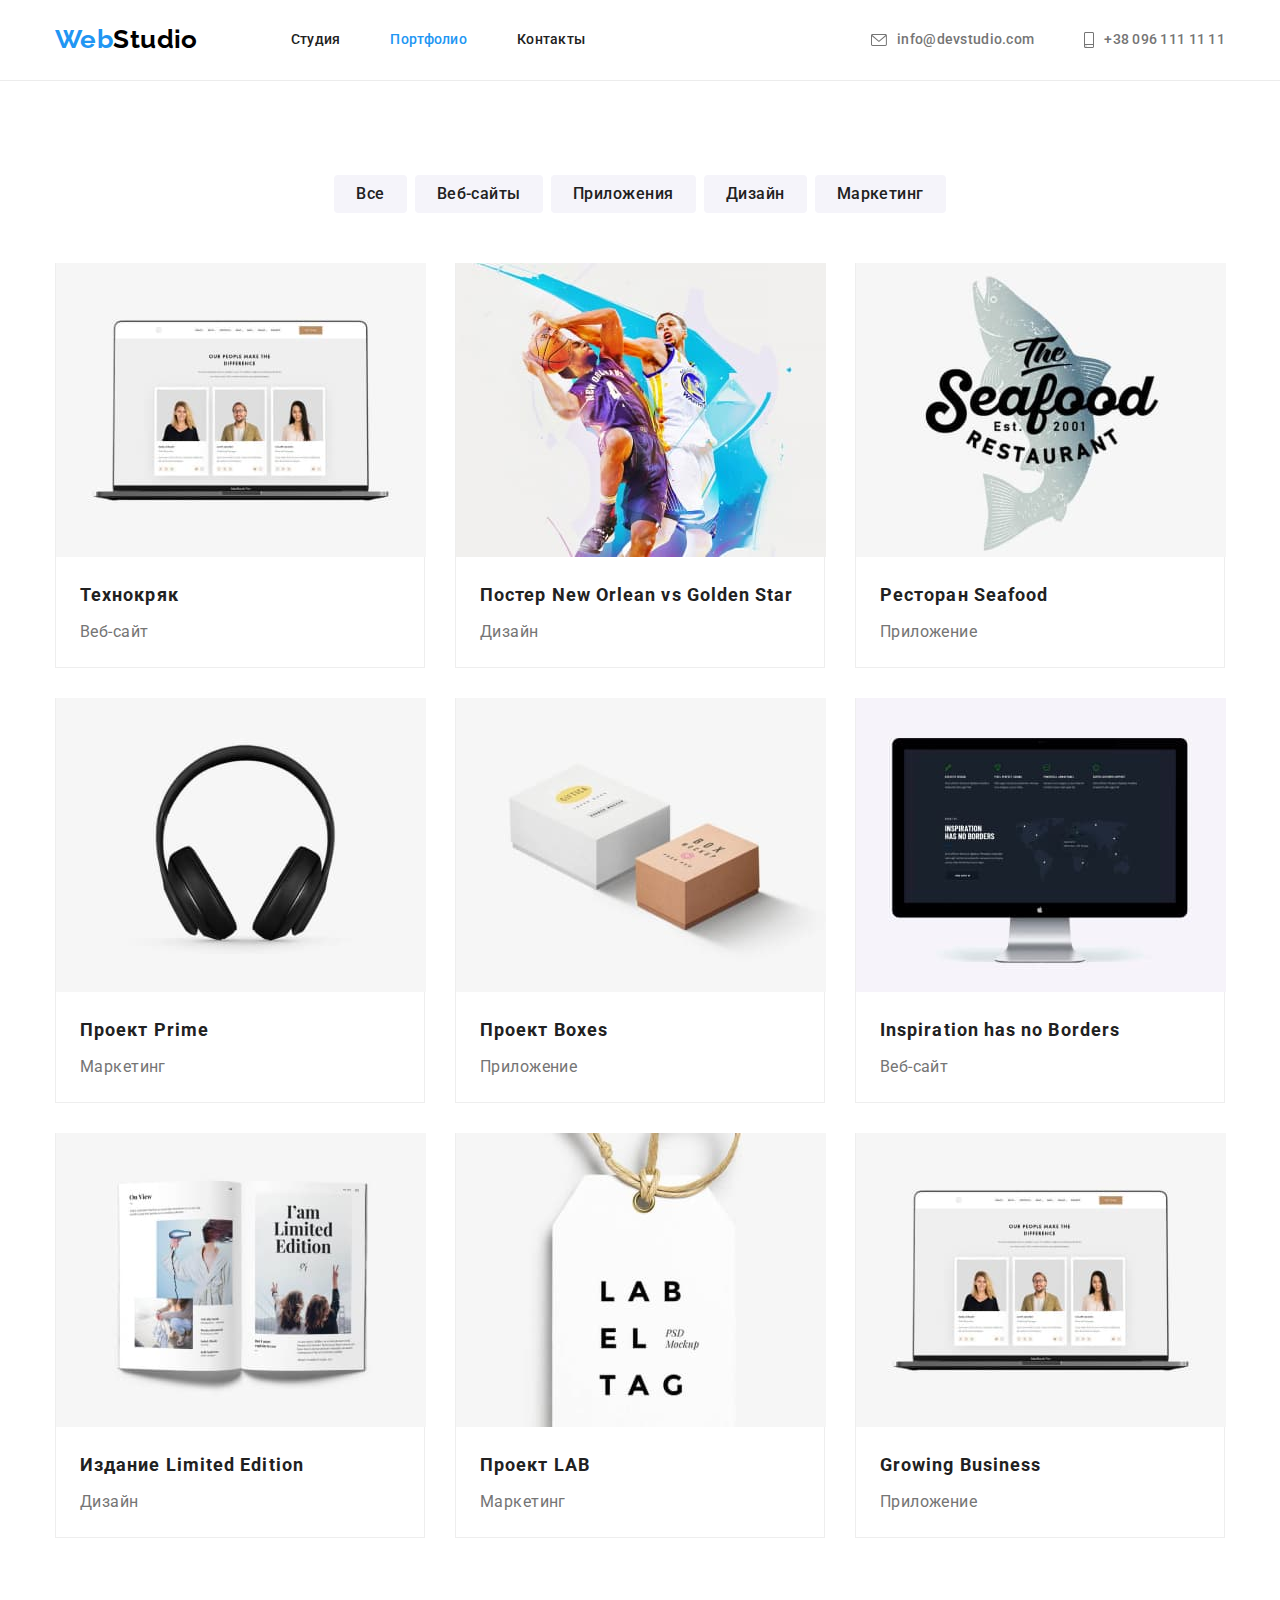
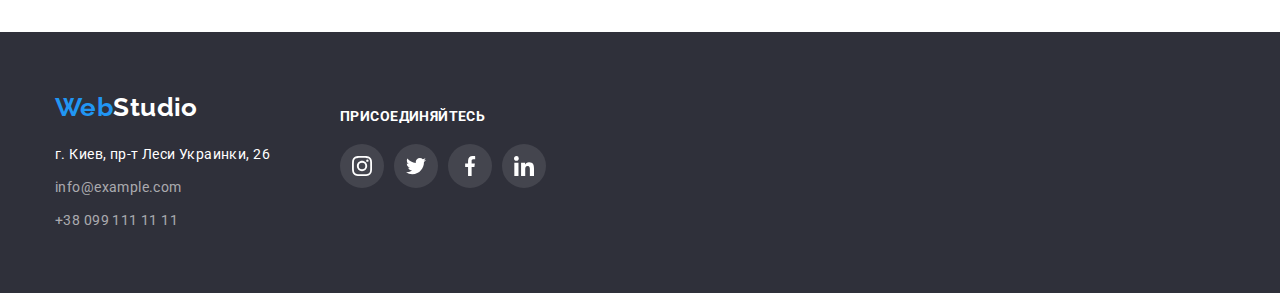
==== portfolio.html @ 19ab87c1 "Переносит файлы прошлого ДЗ" ====
<!DOCTYPE html>
<html lang="ru">
  <head>
    <meta charset="UTF-8" />
    <meta http-equiv="X-UA-Compatible" content="IE=edge" />
    <meta name="viewport" content="width=device-width, initial-scale=1.0" />
    <title>Портфолио</title>
    <link
      href="https://fonts.googleapis.com/css2?family=Raleway:wght@700&family=Roboto:wght@400;500;700;900&display=swap"
      rel="stylesheet"
    />
    <link
      rel="stylesheet"
      href="https://cdnjs.cloudflare.com/ajax/libs/modern-normalize/1.1.0/modern-normalize.min.css"
    />
    <link rel="stylesheet" href="./css/styles.css" />
  </head>

  <body>
    <header class="header">
      <div class="container flex">
        <nav class="flex">
          <a href="./index.html" class="logo"
            ><span class="logo-accent">Web</span><span class="logo-secondary">Studio</span></a
          >

          <ul class="nav-list">
            <li><a href="./index.html" class="navigation">Студия</a></li>
            <li><a href="./portfolio.html" class="navigation current">Портфолио</a></li>
            <li><a href="" class="navigation">Контакты</a></li>
          </ul>
        </nav>

        <ul class="contacts">
          <li>
            <a href="mailto:info@devstudio.com" class="contact-link">
              <svg class="contact-icon" width="16" height="12">
                <use href="./images/icons.svg#icon-envelope"></use>
              </svg>
              info@devstudio.com</a
            >
          </li>

          <li>
            <a href="tel:+380961111111" class="contact-link">
              <svg class="contact-icon" width="10" height="16">
                <use href="./images/icons.svg#icon-smartphone"></use>
              </svg>
              +38 096 111 11 11</a
            >
          </li>
        </ul>
      </div>
    </header>

    <main>
      <section class="section">
        <div class="container">
          <h1 hidden>Наши работы</h1>
          <ul class="portfolio-menu flex">
            <li class="menu-item">
              <button type="button" class="portfolio-filter">Все</button>
            </li>
            <li class="menu-item">
              <button type="button" class="portfolio-filter">Веб-сайты</button>
            </li>
            <li class="menu-item">
              <button type="button" class="portfolio-filter">Приложения</button>
            </li>
            <li class="menu-item">
              <button type="button" class="portfolio-filter">Дизайн</button>
            </li>
            <li class="menu-item">
              <button type="button" class="portfolio-filter">Маркетинг</button>
            </li>
          </ul>

          <ul class="portfolio-list flex">
            <li class="portfolio-item">
              <a href="#" class="portfolio-link">
                <img
                  src="./images/portfolio1.jpg"
                  alt="веб-сайт на экране лаптопа"
                  width="370"
                  class="portfolio-img"
                />
                <div class="portfolio-about">
                  <h2 class="portfolio-title">Технокряк</h2>
                  <p class="portfolio-description">Веб-сайт</p>
                </div>
              </a>
            </li>
            <li class="portfolio-item">
              <a href="#" class="portfolio-link">
                <img
                  src="./images/portfolio2.jpg"
                  alt="баскетболисты в прыжке"
                  width="370"
                  class="portfolio-img"
                />
                <div class="portfolio-about">
                  <h2 class="portfolio-title">Постер New Orlean vs Golden Star</h2>
                  <p class="portfolio-description">Дизайн</p>
                </div>
              </a>
            </li>

            <li class="portfolio-item">
              <a href="#" class="portfolio-link">
                <img
                  src="./images/portfolio3.jpg"
                  alt="лого ресторана"
                  width="370"
                  class="portfolio-img"
                />
                <div class="portfolio-about">
                  <h2 class="portfolio-title">Ресторан Seafood</h2>
                  <p class="portfolio-description">Приложение</p>
                </div>
              </a>
            </li>

            <li class="portfolio-item">
              <a href="#" class="portfolio-link">
                <img
                  src="./images/portfolio4.jpg"
                  alt="наушники"
                  width="370"
                  class="portfolio-img"
                />
                <div class="portfolio-about">
                  <h2 class="portfolio-title">Проект Prime</h2>
                  <p class="portfolio-description">Маркетинг</p>
                </div>
              </a>
            </li>

            <li class="portfolio-item">
              <a href="#" class="portfolio-link">
                <img
                  src="./images/portfolio5.jpg"
                  alt="две коробки"
                  width="370"
                  class="portfolio-img"
                />
                <div class="portfolio-about">
                  <h2 class="portfolio-title">Проект Boxes</h2>
                  <p class="portfolio-description">Приложение</p>
                </div>
              </a>
            </li>

            <li class="portfolio-item">
              <a href="#" class="portfolio-link">
                <img
                  src="./images/portfolio6.jpg"
                  alt="монитор"
                  width="370"
                  class="portfolio-img"
                />
                <div class="portfolio-about">
                  <h2 class="portfolio-title">Inspiration has no Borders</h2>
                  <p class="portfolio-description">Веб-сайт</p>
                </div>
              </a>
            </li>

            <li class="portfolio-item">
              <a href="#" class="portfolio-link">
                <img
                  src="./images/portfolio7.jpg"
                  alt="открытый журнал"
                  width="370"
                  class="portfolio-img"
                />
                <div class="portfolio-about">
                  <h2 class="portfolio-title">Издание Limited Edition</h2>
                  <p class="portfolio-description">Дизайн</p>
                </div>
              </a>
            </li>

            <li class="portfolio-item">
              <a href="#" class="portfolio-link">
                <img src="./images/portfolio8.jpg" alt="бирка" width="370" class="portfolio-img" />
                <div class="portfolio-about">
                  <h2 class="portfolio-title">Проект LAB</h2>
                  <p class="portfolio-description">Маркетинг</p>
                </div>
              </a>
            </li>

            <li class="portfolio-item">
              <a href="#" class="portfolio-link">
                <img
                  src="./images/portfolio1.jpg"
                  alt="работа за ноутбуком"
                  width="370"
                  class="portfolio-img"
                />
                <div class="portfolio-about">
                  <h2 class="portfolio-title">Growing Business</h2>
                  <p class="portfolio-description">Приложение</p>
                </div>
              </a>
            </li>
          </ul>
        </div>
      </section>
    </main>

    <footer class="footer">
      <div class="container flex">
        <div class="footer-address">
          <a href="./index.html" class="logo logo-footer">
            <span class="logo-accent">Web</span><span class="logo-alternative">Studio</span>
          </a>
          <address>
            <p class="address">г. Киев, пр-т Леси Украинки, 26</p>
            <ul class="footer-contacts">
              <li class="contact-item">
                <a href="mailto:info@example.com" class="footer-contact">info@example.com</a>
              </li>
              <li class="contact-item">
                <a href="tel:+380991111111" class="footer-contact">+38 099 111 11 11</a>
              </li>
            </ul>
          </address>
        </div>

        <div class="footer-socials-container">
          <h2 class="footer-title">присоединяйтесь</h2>
          <ul class="footer-socials flex">
            <li class="socials-item">
              <a href="#" class="footer-socials-link">
                <svg class="socials-icon">
                  <use href="./images/icons.svg#icon-instagram"></use>
                </svg>
              </a>
            </li>

            <li class="socials-item">
              <a href="#" class="footer-socials-link">
                <svg class="socials-icon">
                  <use href="./images/icons.svg#icon-twitter"></use>
                </svg>
              </a>
            </li>

            <li class="socials-item">
              <a href="#" class="footer-socials-link">
                <svg class="socials-icon">
                  <use href="./images/icons.svg#icon-facebook"></use>
                </svg>
              </a>
            </li>

            <li class="socials-item">
              <a href="#" class="footer-socials-link">
                <svg class="socials-icon">
                  <use href="./images/icons.svg#icon-linkedin"></use>
                </svg>
              </a>
            </li>
          </ul>
        </div>
      </div>
    </footer>
  </body>
</html>
---- css/styles.css ----
:root {
  --accent-color: #2196f3;
  --text-color: #757575;
  --title-color: #212121;
  --background-color: #2f303a;
  --icon-base-color: #afb1b8;
}

body {
  font-family: 'Roboto', sans-serif;
  font-style: normal;
  font-weight: 400;
  font-size: 14px;
  line-height: 1.71;
  letter-spacing: 0.03em;
}

/* Header */

.header {
  border-bottom: 1px solid #ececec;
}

.container {
  margin-right: auto;
  margin-left: auto;
  padding-left: 15px;
  padding-right: 15px;

  width: 1200px;
}

.flex {
  display: flex;
  align-items: center;
}

.logo {
  margin-right: 93px;
  padding-top: 24px;
  padding-bottom: 25px;
  display: inline-block;

  font-family: 'Raleway', sans-serif;
  font-weight: 700;
  font-size: 26px;
  line-height: 1.19;
  text-decoration: none;
}

.logo-accent {
  color: var(--accent-color);
}

.logo-secondary {
  color: #000000;
}

.nav-list {
  margin: 0;
  padding: 0;
  display: flex;

  list-style-type: none;
}

.nav-list li:not(:last-child) {
  margin-right: 50px;
}

.navigation {
  display: block;
  padding-top: 32px;
  padding-bottom: 32px;

  color: var(--title-color);
  font-weight: 500;
  font-size: 14px;
  line-height: 1.14;
  letter-spacing: 0.02em;
  text-decoration: none;
}

.navigation.current {
  color: var(--accent-color);
}

.navigation:hover,
.navigation:focus {
  color: var(--accent-color);
}

.contacts {
  display: flex;
  margin: 0;
  margin-left: auto;
  padding: 0;

  list-style-type: none;
}

.contacts li:not(:last-child) {
  margin-right: 50px;
}

.contact-link {
  display: inline-flex;
  align-items: center;
  padding-top: 32px;
  padding-bottom: 32px;

  color: var(--text-color);
  font-weight: 500;
  font-size: 14px;
  line-height: 1.14;
  letter-spacing: 0.02em;
  text-decoration: none;
}

.contact-icon {
  fill: currentColor;
  margin-right: 10px;
}

.contact-link:hover,
.contact-link:focus {
  color: var(--accent-color);
}

/* Main */

.section {
  padding-top: 94px;
  padding-bottom: 94px;
}

.section.hero {
  padding-top: 200px;
  padding-bottom: 200px;
  margin-left: auto;
  margin-right: auto;
  max-width: 1600px;
  height: 600px;

  background-color: var(--background-color);
  background-image: linear-gradient(to right, rgba(47, 48, 58, 0.4), rgba(47, 48, 58, 0.4)),
    url(../images/background.jpg);
  background-repeat: no-repeat;
  background-size: cover;
  background-position: center;

  text-align: center;
}

.main-title {
  margin-top: 0;
  margin-bottom: 30px;
  margin-left: auto;
  margin-right: auto;
  width: 696px;

  font-weight: 900;
  font-size: 44px;
  line-height: 1.36;
  letter-spacing: 0.06em;
  text-transform: uppercase;
  color: #ffffff;
}

.button {
  display: inline-block;
  padding: 10px 32px;

  box-shadow: 0px 4px 4px rgba(0, 0, 0, 0.15);
  border-radius: 4px;

  background-color: var(--accent-color);
  font-weight: 700;
  font-size: 16px;
  line-height: 1.88;
  letter-spacing: 0.06em;
  color: #ffffff;
  border: none;

  cursor: pointer;
}

.button:hover,
.button:focus {
  background-color: #188ce8;
}

.details {
  margin: 0;
  padding: 0;

  list-style-type: none;
}

.details-item {
  width: 270px;
}

.details-item:not(:last-child) {
  margin-right: 30px;
}

.icon-bg {
  width: 270px;
  height: 120px;
  background-color: #f5f4fa;
  justify-content: center;
  border-radius: 4px;
  margin-bottom: 30px;
}

.details-icon {
  width: 70px;
  height: 70px;
}

.details-title {
  margin-top: 0;
  margin-bottom: 10;
  padding: 0;

  font-weight: 700;
  font-size: 14px;
  line-height: 1.14;
  text-transform: uppercase;
  color: var(--title-color);
}

.details-desc {
  color: var(--text-color);
  margin: 0;
  padding: 0;
}

.about {
  padding-top: 0;
}

.title {
  margin-top: 0;
  margin-bottom: 50px;
  padding: 0;

  color: var(--title-color);
  font-weight: 700;
  font-size: 36px;
  line-height: 1.16;
  text-align: center;
}

.work-desc-list {
  margin: 0;
  padding: 0;

  list-style-type: none;
  justify-content: space-between;
}

.work-img {
  display: block;
}

.section.grey {
  background-color: #f5f4fa;
}

.employee-list {
  margin: 0;
  padding: 0;
  justify-content: space-between;

  list-style-type: none;
}

.employee-card {
  background: #ffffff;
  box-shadow: 0px 1px 3px rgba(0, 0, 0, 0.12), 0px 1px 1px rgba(0, 0, 0, 0.14),
    0px 2px 1px rgba(0, 0, 0, 0.2);
  border-radius: 0px 0px 4px 4px;
}

.employee-about {
  padding-top: 30px;
  padding-bottom: 30px;
}

.employee-name {
  margin-top: 0;
  margin-bottom: 10px;
  text-align: center;

  font-weight: 500;
  font-size: 16px;
  line-height: 1.18;
}

.employee-position {
  margin-top: 0;
  margin-bottom: 16px;
  text-align: center;

  font-weight: 400;
  font-size: 16px;
  line-height: 1.18;
  color: var(--text-color);
}

.socials {
  padding: 0;
  margin: 0 32px;

  list-style-type: none;
}

/* .socials-item {
} */

.socials-item:not(:last-child) {
  margin-right: 10px;
}

.socials-link {
  display: inline-flex;

  width: 44px;
  height: 44px;

  justify-content: center;
  align-items: center;
  border-radius: 50%;

  color: var(--icon-base-color);
}

.socials-link:hover,
.socials-link:focus {
  color: #fff;
  background-color: var(--accent-color);
}

.socials-icon {
  width: 20px;
  height: 20px;

  fill: currentColor;
}

.clients {
  list-style-type: none;
  padding: 0;
  margin: 0;
}

.clients-item:not(:last-child) {
  margin-right: 30px;
}

.clients-icon-container {
  justify-content: center;

  width: 170px;
  height: 92px;
  color: #afb1b8;
  border: 1px solid #afb1b8;
  border-radius: 4px;
}

.clients-icon-container:hover,
.clients-icon-container:focus {
  color: var(--accent-color);
  border-color: var(--accent-color);
}

.clients-icon {
  width: 106px;
  height: 60px;

  fill: currentColor;
}

/* Footer */

.footer {
  /* padding-top: 60px;
  padding-bottom: 60px; */

  background-color: var(--background-color);
}

.footer-address {
  margin-right: 70px;
  padding-top: 60px;
  padding-bottom: 60px;
}

.logo-footer {
  margin-top: 0;
  margin-right: 0;
  margin-bottom: 20px;
  padding: 0;
  display: inline-block;
}

.logo-alternative {
  color: #fff;
}

.address {
  margin-top: 0;
  margin-bottom: 9px;

  color: #fff;
  font-style: normal;
}

.footer-contacts {
  margin: 0;
  padding: 0;
  list-style-type: none;
}

.contact-item:not(:last-child) {
  margin-bottom: 9px;
}

.footer-contact {
  font-style: normal;
  color: rgba(255, 255, 255, 0.6);
  text-decoration: none;
}

.footer-contact:hover,
.footer-contact:focus {
  color: var(--accent-color);
}

.footer-socials-container {
  padding-top: 72px;
  padding-bottom: 100px;
}

.footer-title {
  font-weight: 700;
  font-size: 14px;
  line-height: 1.14;
  letter-spacing: 0.03em;
  text-transform: uppercase;

  margin-top: 0;
  margin-bottom: 20px;

  color: #ffffff;
}

.footer-socials {
  margin: 0 0;
  padding: 0;

  list-style-type: none;
}

.footer-socials-link {
  display: inline-flex;

  width: 44px;
  height: 44px;

  justify-content: center;
  align-items: center;
  border-radius: 50%;

  color: #fff;
  background: rgba(255, 255, 255, 0.1);
}

.footer-socials-link:hover,
.footer-socials-link:focus {
  background-color: var(--accent-color);
}

/* Portfolio */

.portfolio-menu.flex {
  list-style-type: none;
  margin-top: 0;
  margin-bottom: 0;
  padding: 0;

  justify-content: center;
}

.menu-item:not(:last-child) {
  margin-right: 8px;
}

.portfolio-filter {
  display: inline-block;
  padding: 6px 22px;

  font-family: 'Roboto', sans-serif;
  font-weight: 500;
  font-size: 16px;
  line-height: 1.62;
  letter-spacing: 0.03em;
  color: var(--title-color);
  background-color: #f5f4fa;

  border-radius: 4px;
  border: none;

  cursor: pointer;
}

.portfolio-filter:focus,
.portfolio-filter:hover {
  color: #fff;
  background-color: var(--accent-color);
  box-shadow: 0px 3px 1px rgba(0, 0, 0, 0.1), 0px 1px 2px rgba(0, 0, 0, 0.08),
    0px 2px 2px rgba(0, 0, 0, 0.12);
}

.portfolio-list {
  margin-top: 50px;
  margin-bottom: 0;
  padding: 0;
  flex-wrap: wrap;

  list-style-type: none;
}

.portfolio-item {
  border: 1px solid #eeeeee;
  border-top: none;
  width: calc((100% - 60px) / 3);
}

.portfolio-item:hover,
.portfolio-item:focus {
  box-shadow: 0px 1px 1px rgba(0, 0, 0, 0.12), 0px 4px 4px rgba(0, 0, 0, 0.06),
    1px 4px 6px rgba(0, 0, 0, 0.16);
}

.portfolio-item:not(:nth-child(3n)) {
  margin-right: 30px;
}

.portfolio-item:not(:nth-last-child(-n + 3)) {
  margin-bottom: 30px;
}

.portfolio-link {
  text-decoration: none;
}

.portfolio-img {
  display: block;
}

.portfolio-about {
  padding: 20px 24px;
  width: 370px;
}

.portfolio-title {
  margin-top: 0;
  margin-bottom: 4px;
  margin-left: 0;
  margin-right: 0;

  font-weight: 700;
  font-size: 18px;
  line-height: 2;
  letter-spacing: 0.06em;

  color: var(--title-color);
}

.portfolio-title:hover,
.portfolio-title:focus,
.portfolio-description:hover,
.portfolio-description:focus {
  color: var(--accent-color);
}

.portfolio-description {
  margin: 0;

  font-size: 16px;
  line-height: 1.88;
  color: var(--text-color);
}
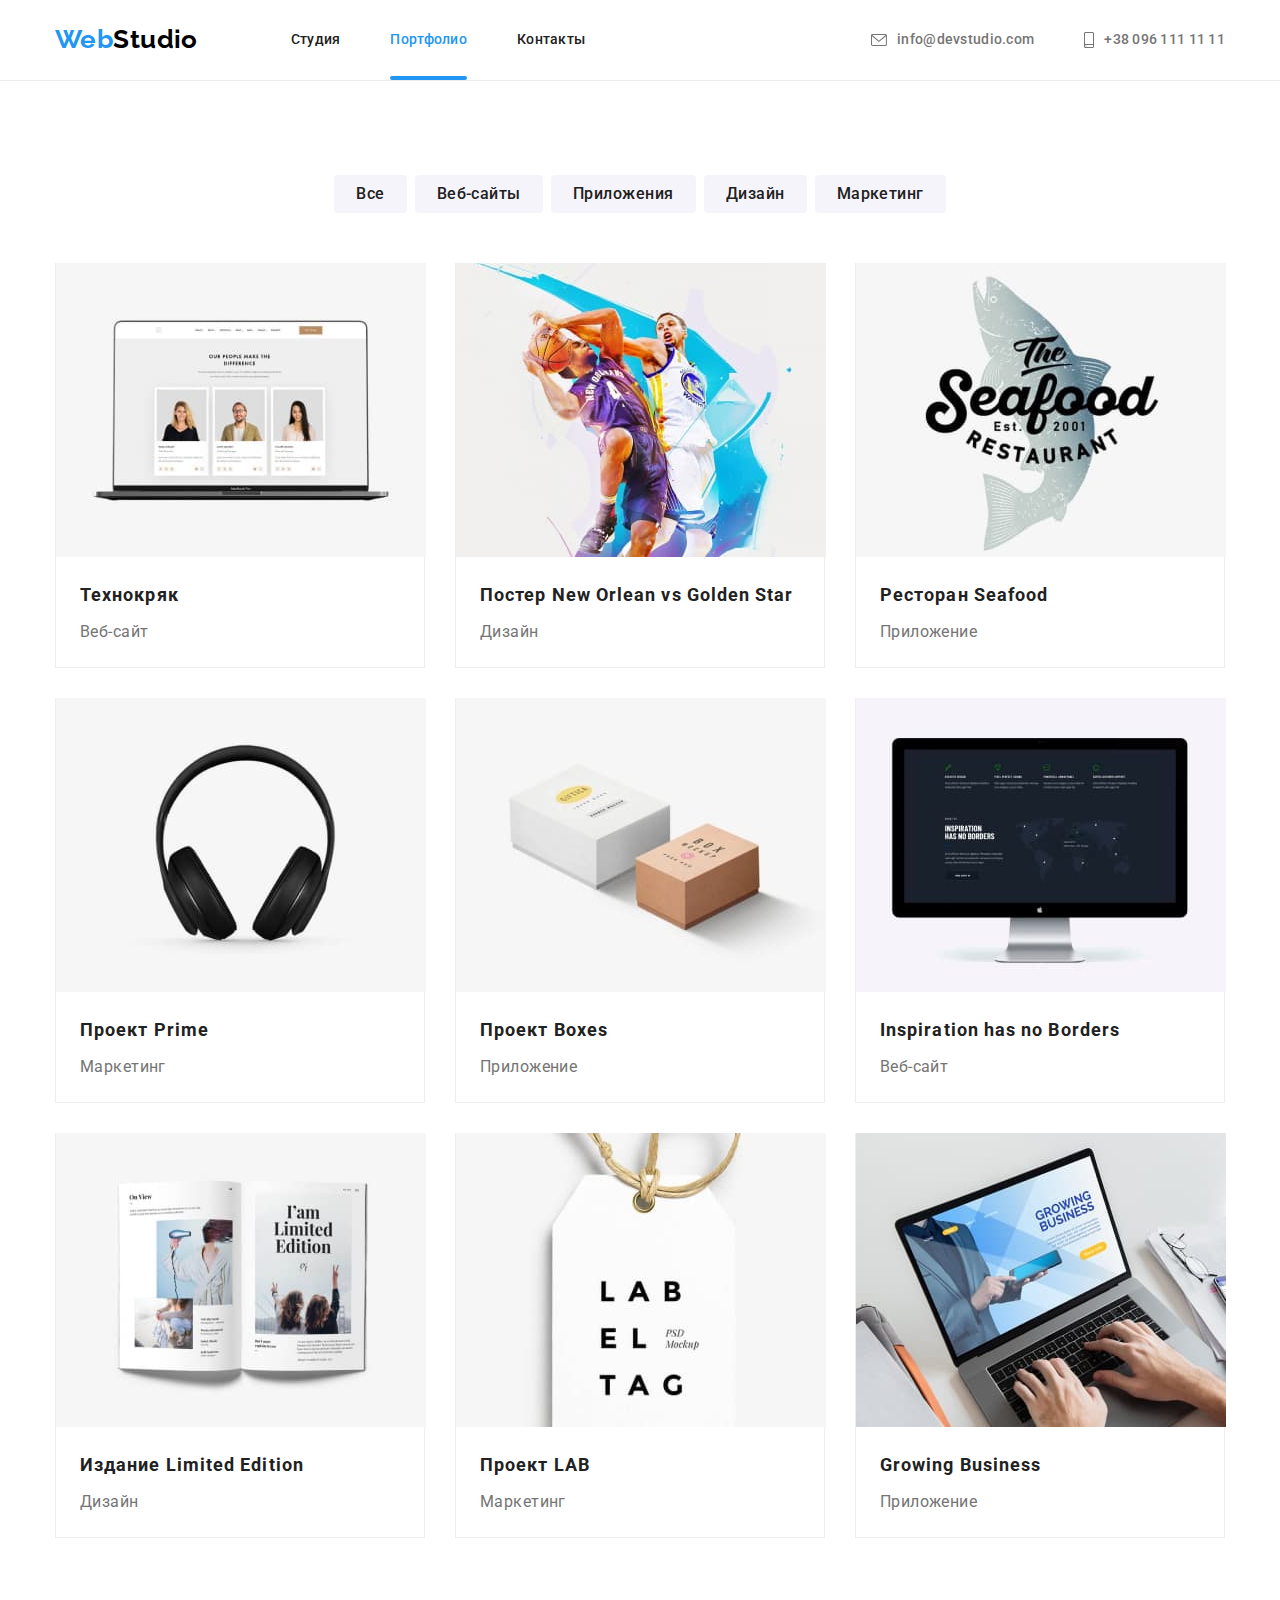
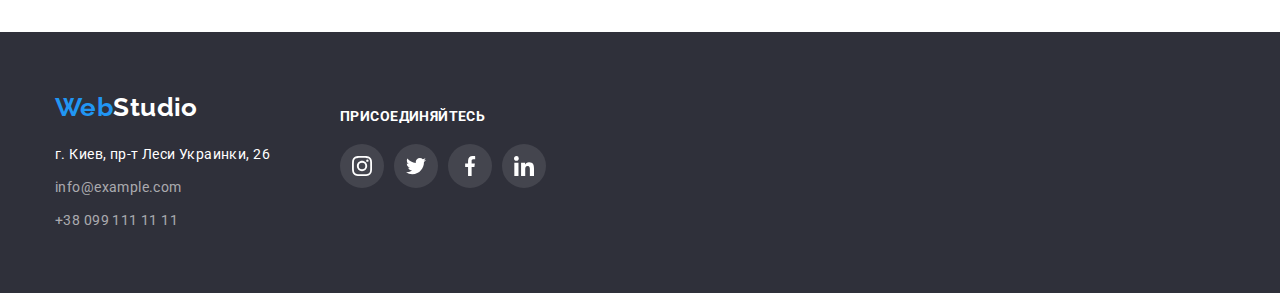
==== commit 477a50e9: "Добавляет все анимации" ====
--- a/portfolio.html
+++ b/portfolio.html
@@ -78,26 +78,45 @@
           <ul class="portfolio-list flex">
             <li class="portfolio-item">
               <a href="#" class="portfolio-link">
-                <img
-                  src="./images/portfolio1.jpg"
-                  alt="веб-сайт на экране лаптопа"
-                  width="370"
-                  class="portfolio-img"
-                />
+                <div class="portfolio-thumb">
+                  <img
+                    src="./images/portfolio1.jpg"
+                    alt="веб-сайт на экране лаптопа"
+                    width="370"
+                    class="portfolio-img"
+                  />
+                  <div class="portfolio-overlay">
+                    <p>
+                      Ментор, привет, это я, твой единственный ученик. На протяжении всего этого
+                      времени я создавал иллюзию того что ты проверяешь домашки разных людей, но это
+                      был я. Сейчас я отправлю это сообщение во всех домашках.
+                    </p>
+                  </div>
+                </div>
                 <div class="portfolio-about">
                   <h2 class="portfolio-title">Технокряк</h2>
                   <p class="portfolio-description">Веб-сайт</p>
                 </div>
               </a>
             </li>
-            <li class="portfolio-item">
-              <a href="#" class="portfolio-link">
-                <img
-                  src="./images/portfolio2.jpg"
-                  alt="баскетболисты в прыжке"
-                  width="370"
-                  class="portfolio-img"
-                />
+
+            <li class="portfolio-item">
+              <a href="#" class="portfolio-link">
+                <div class="portfolio-thumb">
+                  <img
+                    src="./images/portfolio2.jpg"
+                    alt="баскетболисты в прыжке"
+                    width="370"
+                    class="portfolio-img"
+                  />
+                  <div class="portfolio-overlay">
+                    <p>
+                      The New Orleans Pelicans are an American professional basketball team based in
+                      New Orleans. The Pelicans compete in the National Basketball Association (NBA)
+                      as a member of the league's Western Conference Southwest Division.
+                    </p>
+                  </div>
+                </div>
                 <div class="portfolio-about">
                   <h2 class="portfolio-title">Постер New Orlean vs Golden Star</h2>
                   <p class="portfolio-description">Дизайн</p>
@@ -107,12 +126,17 @@
 
             <li class="portfolio-item">
               <a href="#" class="portfolio-link">
-                <img
-                  src="./images/portfolio3.jpg"
-                  alt="лого ресторана"
-                  width="370"
-                  class="portfolio-img"
-                />
+                <div class="portfolio-thumb">
+                  <img
+                    src="./images/portfolio3.jpg"
+                    alt="лого ресторана"
+                    width="370"
+                    class="portfolio-img"
+                  />
+                  <div class="portfolio-overlay">
+                    <p>Продам гараж 8-800-555-35-35</p>
+                  </div>
+                </div>
                 <div class="portfolio-about">
                   <h2 class="portfolio-title">Ресторан Seafood</h2>
                   <p class="portfolio-description">Приложение</p>
@@ -122,12 +146,17 @@
 
             <li class="portfolio-item">
               <a href="#" class="portfolio-link">
-                <img
-                  src="./images/portfolio4.jpg"
-                  alt="наушники"
-                  width="370"
-                  class="portfolio-img"
-                />
+                <div class="portfolio-thumb">
+                  <img
+                    src="./images/portfolio4.jpg"
+                    alt="наушники"
+                    width="370"
+                    class="portfolio-img"
+                  />
+                  <div class="portfolio-overlay">
+                    <p>Fuck people for confusing nice and good</p>
+                  </div>
+                </div>
                 <div class="portfolio-about">
                   <h2 class="portfolio-title">Проект Prime</h2>
                   <p class="portfolio-description">Маркетинг</p>
@@ -137,12 +166,22 @@
 
             <li class="portfolio-item">
               <a href="#" class="portfolio-link">
-                <img
-                  src="./images/portfolio5.jpg"
-                  alt="две коробки"
-                  width="370"
-                  class="portfolio-img"
-                />
+                <div class="portfolio-thumb">
+                  <img
+                    src="./images/portfolio5.jpg"
+                    alt="две коробки"
+                    width="370"
+                    class="portfolio-img"
+                  />
+                  <div class="portfolio-overlay">
+                    <p>
+                      There is an idea of a Patrick Bateman. Some kind of abstraction. But there is
+                      no real me. Only an entity. And though I can hide my cold gaze, and you can
+                      shake my hand and feel flesh gripping yours, and maybe you can even sense our
+                      lifestyles are probably comparable, I simply am not there.
+                    </p>
+                  </div>
+                </div>
                 <div class="portfolio-about">
                   <h2 class="portfolio-title">Проект Boxes</h2>
                   <p class="portfolio-description">Приложение</p>
@@ -152,12 +191,21 @@
 
             <li class="portfolio-item">
               <a href="#" class="portfolio-link">
-                <img
-                  src="./images/portfolio6.jpg"
-                  alt="монитор"
-                  width="370"
-                  class="portfolio-img"
-                />
+                <div class="portfolio-thumb">
+                  <img
+                    src="./images/portfolio6.jpg"
+                    alt="монитор"
+                    width="370"
+                    class="portfolio-img"
+                  />
+                  <div class="portfolio-overlay">
+                    <p>
+                      Главное условие сохранения энтузиазма к тому, что вы делаете, и желания не
+                      бросать это занятие — находить время на то, чтобы получать от этого радость и
+                      удовольствие. Иногда важно целенаправленно стремиться именно к такому эффекту.
+                    </p>
+                  </div>
+                </div>
                 <div class="portfolio-about">
                   <h2 class="portfolio-title">Inspiration has no Borders</h2>
                   <p class="portfolio-description">Веб-сайт</p>
@@ -167,12 +215,20 @@
 
             <li class="portfolio-item">
               <a href="#" class="portfolio-link">
-                <img
-                  src="./images/portfolio7.jpg"
-                  alt="открытый журнал"
-                  width="370"
-                  class="portfolio-img"
-                />
+                <div class="portfolio-thumb">
+                  <img
+                    src="./images/portfolio7.jpg"
+                    alt="открытый журнал"
+                    width="370"
+                    class="portfolio-img"
+                  />
+                  <div class="portfolio-overlay">
+                    <p>
+                      — Эрик, — сказал мой отец, — сейчас ты в одной из тех ситуаций, когда зерна
+                      отделяются от плевел. Именно в этот момент ты должен показать, чего ты стоишь.
+                    </p>
+                  </div>
+                </div>
                 <div class="portfolio-about">
                   <h2 class="portfolio-title">Издание Limited Edition</h2>
                   <p class="portfolio-description">Дизайн</p>
@@ -182,7 +238,17 @@
 
             <li class="portfolio-item">
               <a href="#" class="portfolio-link">
-                <img src="./images/portfolio8.jpg" alt="бирка" width="370" class="portfolio-img" />
+                <div class="portfolio-thumb">
+                  <img
+                    src="./images/portfolio8.jpg"
+                    alt="бирка"
+                    width="370"
+                    class="portfolio-img"
+                  />
+                  <div class="portfolio-overlay">
+                    <p>Social suicide speedrunner</p>
+                  </div>
+                </div>
                 <div class="portfolio-about">
                   <h2 class="portfolio-title">Проект LAB</h2>
                   <p class="portfolio-description">Маркетинг</p>
@@ -192,12 +258,21 @@
 
             <li class="portfolio-item">
               <a href="#" class="portfolio-link">
-                <img
-                  src="./images/portfolio1.jpg"
-                  alt="работа за ноутбуком"
-                  width="370"
-                  class="portfolio-img"
-                />
+                <div class="portfolio-thumb">
+                  <img
+                    src="./images/portfolio9.jpg"
+                    alt="работа за ноутбуком"
+                    width="370"
+                    class="portfolio-img"
+                  />
+                  <div class="portfolio-overlay">
+                    <p>
+                      Ресурс предлагает комплексные предложения с разным уровнем функционала и
+                      сервисов. Все это позволит посетителю получить исчерпывающие сведения о
+                      компании или частном лице.
+                    </p>
+                  </div>
+                </div>
                 <div class="portfolio-about">
                   <h2 class="portfolio-title">Growing Business</h2>
                   <p class="portfolio-description">Приложение</p>
--- a/css/styles.css
+++ b/css/styles.css
@@ -4,6 +4,8 @@
   --title-color: #212121;
   --background-color: #2f303a;
   --icon-base-color: #afb1b8;
+  --about-bg: rgba(47, 48, 58, 0.8);
+  --portfolio-bg: rgba(33, 150, 243, 0.9);
 }
 
 body {
@@ -64,6 +66,10 @@
   list-style-type: none;
 }
 
+.nav-list > li {
+  position: relative;
+}
+
 .nav-list li:not(:last-child) {
   margin-right: 50px;
 }
@@ -79,10 +85,24 @@
   line-height: 1.14;
   letter-spacing: 0.02em;
   text-decoration: none;
+
+  transition: color 250ms cubic-bezier(0.4, 0, 0.2, 1);
 }
 
 .navigation.current {
   color: var(--accent-color);
+}
+
+.current::after {
+  position: absolute;
+  left: 0;
+  bottom: 0;
+  content: '';
+
+  width: 100%;
+  height: 4px;
+  background-color: var(--accent-color);
+  border-radius: 2px;
 }
 
 .navigation:hover,
@@ -115,6 +135,8 @@
   line-height: 1.14;
   letter-spacing: 0.02em;
   text-decoration: none;
+
+  transition: color 250ms cubic-bezier(0.4, 0, 0.2, 1);
 }
 
 .contact-icon {
@@ -183,6 +205,8 @@
   border: none;
 
   cursor: pointer;
+
+  transition: background-color 250ms cubic-bezier(0.4, 0, 0.2, 1);
 }
 
 .button:hover,
@@ -261,8 +285,36 @@
   justify-content: space-between;
 }
 
+.work-desc-list > li {
+  position: relative;
+}
+
 .work-img {
   display: block;
+}
+
+.about-overlay {
+  position: absolute;
+  left: 0;
+  bottom: 0;
+
+  width: 100%;
+  height: 70px;
+
+  justify-content: center;
+
+  background-color: var(--about-bg);
+}
+
+.about-title {
+  margin: 0;
+
+  font-weight: 700;
+  font-size: 14px;
+  line-height: 1.14;
+  text-transform: uppercase;
+
+  color: #ffffff;
 }
 
 .section.grey {
@@ -335,6 +387,9 @@
   border-radius: 50%;
 
   color: var(--icon-base-color);
+
+  transition: color 250ms cubic-bezier(0.4, 0, 0.2, 1),
+    background-color 250ms cubic-bezier(0.4, 0, 0.2, 1);
 }
 
 .socials-link:hover,
@@ -368,6 +423,9 @@
   color: #afb1b8;
   border: 1px solid #afb1b8;
   border-radius: 4px;
+
+  transition: color 250ms cubic-bezier(0.4, 0, 0.2, 1),
+    border-color 250ms cubic-bezier(0.4, 0, 0.2, 1);
 }
 
 .clients-icon-container:hover,
@@ -432,6 +490,8 @@
   font-style: normal;
   color: rgba(255, 255, 255, 0.6);
   text-decoration: none;
+
+  transition: color 250ms cubic-bezier(0.4, 0, 0.2, 1);
 }
 
 .footer-contact:hover,
@@ -476,6 +536,8 @@
 
   color: #fff;
   background: rgba(255, 255, 255, 0.1);
+
+  transition: background-color 250ms cubic-bezier(0.4, 0, 0.2, 1);
 }
 
 .footer-socials-link:hover,
@@ -514,6 +576,10 @@
   border: none;
 
   cursor: pointer;
+
+  transition: color 250ms cubic-bezier(0.4, 0, 0.2, 1),
+    background-color 250ms cubic-bezier(0.4, 0, 0.2, 1),
+    box-shadow 250ms cubic-bezier(0.4, 0, 0.2, 1);
 }
 
 .portfolio-filter:focus,
@@ -537,6 +603,8 @@
   border: 1px solid #eeeeee;
   border-top: none;
   width: calc((100% - 60px) / 3);
+
+  transition: box-shadow 250ms cubic-bezier(0.4, 0, 0.2, 1);
 }
 
 .portfolio-item:hover,
@@ -555,10 +623,44 @@
 
 .portfolio-link {
   text-decoration: none;
+  display: block;
+  width: calc(100% + 2px);
+}
+
+.portfolio-thumb {
+  position: relative;
+  overflow: hidden;
 }
 
 .portfolio-img {
   display: block;
+}
+
+.portfolio-overlay {
+  position: absolute;
+
+  padding: 63px 24px;
+
+  width: 100%;
+  height: 100%;
+
+  background-color: var(--portfolio-bg);
+
+  transition: transform 250ms cubic-bezier(0.4, 0, 0.2, 1);
+}
+
+.portfolio-overlay > p {
+  margin: 0;
+
+  font-size: 18px;
+  line-height: 1.56;
+  color: #ffffff;
+  text-align: center;
+}
+
+.portfolio-item:hover .portfolio-overlay,
+.portfolio-item:focus .portfolio-overlay {
+  transform: translateY(-100%);
 }
 
 .portfolio-about {
@@ -578,12 +680,14 @@
   letter-spacing: 0.06em;
 
   color: var(--title-color);
-}
-
-.portfolio-title:hover,
-.portfolio-title:focus,
-.portfolio-description:hover,
-.portfolio-description:focus {
+
+  transition: color 250ms cubic-bezier(0.4, 0, 0.2, 1);
+}
+
+.portfolio-item:hover .portfolio-title,
+.portfolio-link:focus .portfolio-title,
+.portfolio-item:hover .portfolio-description,
+.portfolio-link:focus .portfolio-description {
   color: var(--accent-color);
 }
 
@@ -593,4 +697,6 @@
   font-size: 16px;
   line-height: 1.88;
   color: var(--text-color);
-}
+
+  transition: color 250ms cubic-bezier(0.4, 0, 0.2, 1);
+}
